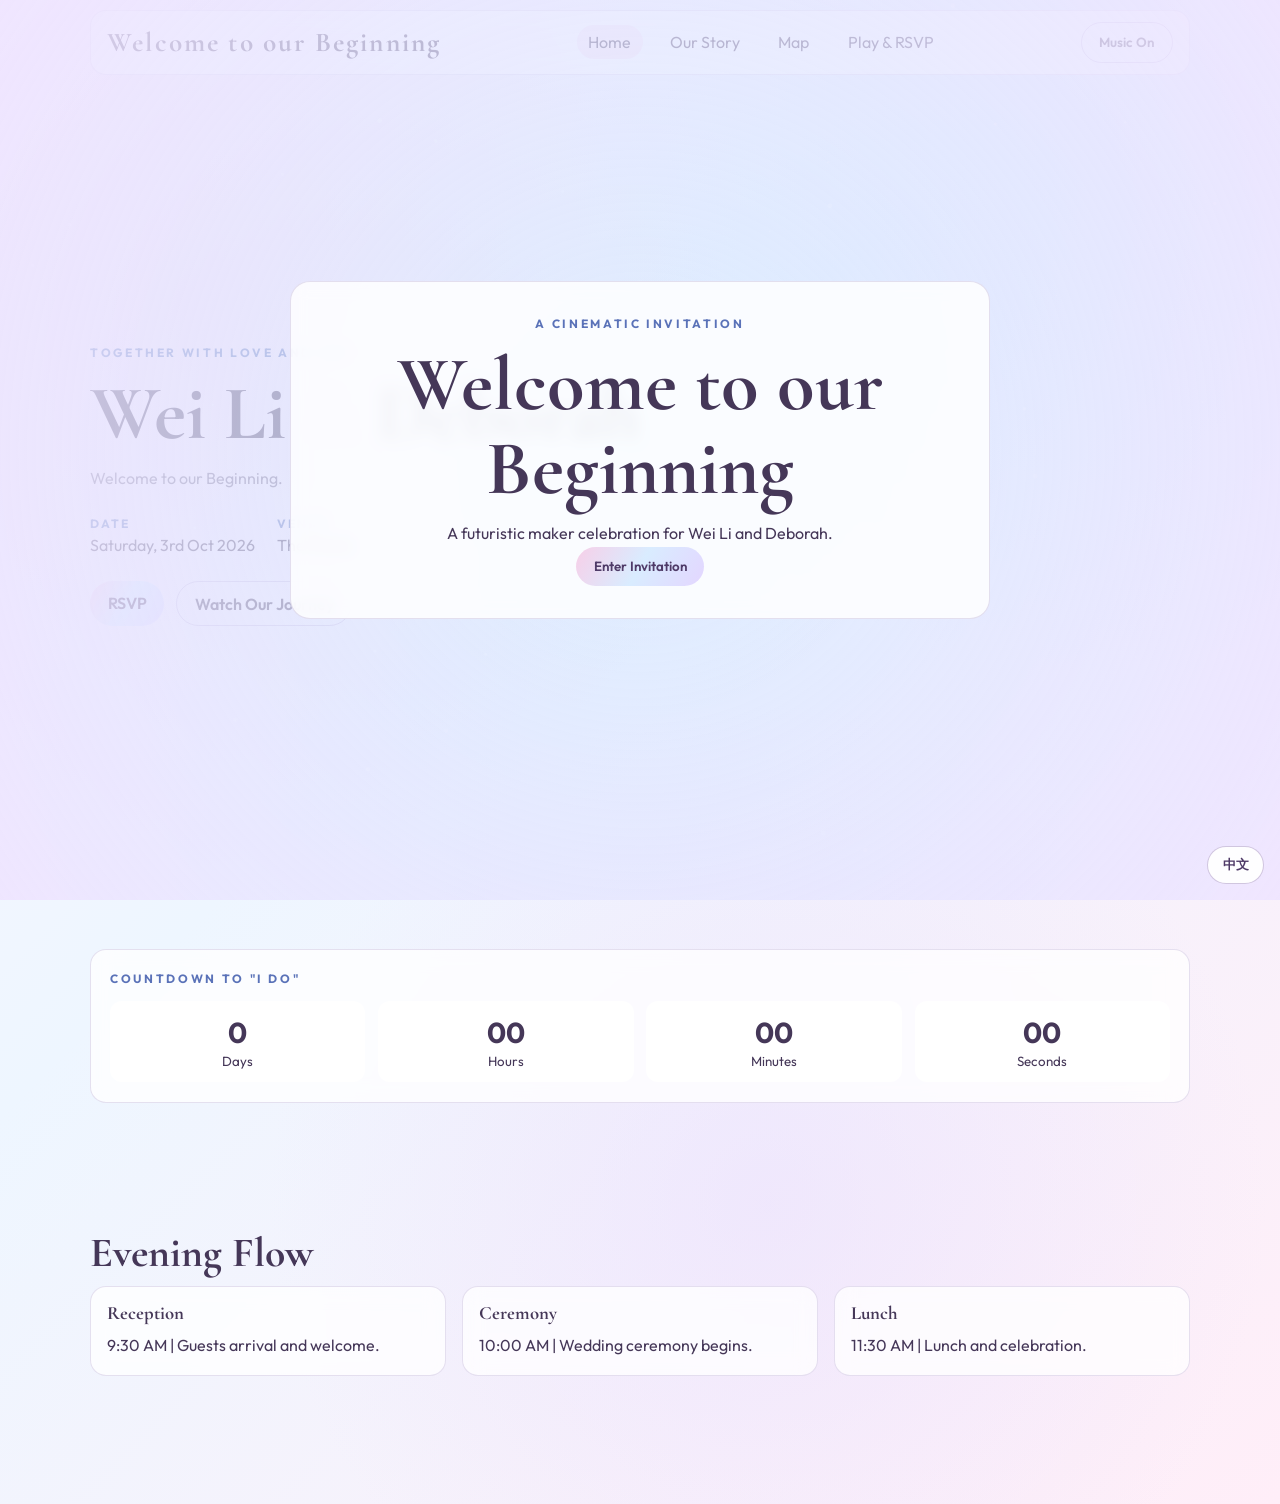
==== index.html @ bb2b9ead "Add files via upload" ====
<!DOCTYPE html>
<html lang="en">
<head>
  <meta charset="UTF-8" />
  <meta name="viewport" content="width=device-width, initial-scale=1.0" />
  <title>Wei Li & Deborah | Wedding Invitation</title>
  <link rel="preconnect" href="https://fonts.googleapis.com" />
  <link rel="preconnect" href="https://fonts.gstatic.com" crossorigin />
  <link href="https://fonts.googleapis.com/css2?family=Cormorant+Garamond:wght@400;600;700&family=Outfit:wght@300;400;600;700&display=swap" rel="stylesheet" />
  <link rel="stylesheet" href="styles.css" />
</head>
<body data-page="home">
  <div id="intro-overlay" class="intro-overlay">
    <div class="intro-card">
      <p class="eyebrow" data-i18n="introEyebrow">A Cinematic Invitation</p>
      <h1 data-i18n="welcomeLine">Welcome to our Beginning</h1>
      <p class="muted" data-i18n="introSubtitle">A futuristic maker celebration for Wei Li and Deborah.</p>
      <button id="enter-site" class="btn btn-primary" data-i18n="enterInvitation">Enter Invitation</button>
    </div>
  </div>

  <canvas id="bg-canvas" aria-hidden="true"></canvas>

  <header class="site-header glass">
    <a class="logo" href="index.html" data-i18n="welcomeLine">Welcome to our Beginning</a>
    <nav>
      <a href="index.html" class="active" data-i18n="navHome">Home</a>
      <a href="story.html" data-i18n="navStory">Our Story</a>
      <a href="map.html" data-i18n="navMap">Map</a>
      <a href="play.html" data-i18n="navPlay">Play & RSVP</a>
    </nav>
    <button id="music-toggle" class="btn btn-outline" aria-pressed="false">Music On</button>
  </header>

  <main>
    <section class="hero section parallax-wrap">
      <div class="hero-content reveal">
        <p class="eyebrow" data-i18n="homeTogether">Together with love and joy</p>
        <h1>
          <span data-bind="name1">Wei Li</span>
          <span class="amp">&</span>
          <span data-bind="name2">Deborah</span>
        </h1>
        <p class="lede" data-i18n="welcomeLinePunctuated">Welcome to our Beginning.</p>
        <div class="hero-meta">
          <div>
            <p class="meta-title" data-i18n="dateLabel">Date</p>
            <p data-bind="date">Saturday, 3rd Oct 2026</p>
          </div>
          <div>
            <p class="meta-title" data-i18n="venueLabel">Venue</p>
            <p data-bind="venue">The Petals</p>
          </div>
        </div>
        <div class="cta-row">
          <a class="btn btn-primary" href="play.html#rsvp" data-i18n="rsvp">RSVP</a>
          <a class="btn btn-outline" href="story.html" data-i18n="watchJourney">Watch Our Journey</a>
        </div>
      </div>
      <div class="hero-art reveal"></div>
    </section>

    <section class="section reveal">
      <div class="countdown-wrap glass">
        <p class="eyebrow" data-i18n="countdownEyebrow">Countdown to "I do"</p>
        <div id="countdown" class="countdown">
          <div><span id="days">0</span><small data-i18n="days">Days</small></div>
          <div><span id="hours">0</span><small data-i18n="hours">Hours</small></div>
          <div><span id="minutes">0</span><small data-i18n="minutes">Minutes</small></div>
          <div><span id="seconds">0</span><small data-i18n="seconds">Seconds</small></div>
        </div>
      </div>
    </section>

    <section class="section reveal">
      <h2 data-i18n="eveningFlow">Evening Flow</h2>
      <div class="event-grid">
        <article class="glass">
          <h3 data-i18n="scheduleReception">Reception</h3>
          <p data-i18n="scheduleReceptionDetail">9:30 AM | Guests arrival and welcome.</p>
        </article>
        <article class="glass">
          <h3 data-i18n="scheduleCeremony">Ceremony</h3>
          <p data-i18n="scheduleCeremonyDetail">10:00 AM | Wedding ceremony begins.</p>
        </article>
        <article class="glass">
          <h3 data-i18n="scheduleLunch">Lunch</h3>
          <p data-i18n="scheduleLunchDetail">11:30 AM | Lunch and celebration.</p>
        </article>
      </div>
    </section>
  </main>

  <audio id="bg-music" loop preload="none">
    <source src="assets/music/song.mp3" type="audio/mpeg" />
  </audio>

  <button id="lang-toggle" class="lang-toggle-btn" type="button">中文</button>

  <script src="app.js"></script>
</body>
</html>
---- styles.css ----
:root {
  --bg-1: #fdf6ff;
  --bg-2: #eef6ff;
  --bg-3: #ffeef8;
  --surface: rgba(255, 255, 255, 0.78);
  --surface-strong: rgba(255, 255, 255, 0.9);
  --text: #453758;
  --muted: #6f6380;
  --accent: #f7cfe8;
  --accent-2: #5a72b8;
  --danger: #f6a5bf;
}

* {
  box-sizing: border-box;
}

html,
body {
  margin: 0;
  padding: 0;
  min-height: 100%;
}

body {
  font-family: "Outfit", "Segoe UI", sans-serif;
  color: var(--text);
  background:
    radial-gradient(circle at 15% 20%, rgba(247, 207, 232, 0.42), transparent 35%),
    radial-gradient(circle at 85% 10%, rgba(205, 232, 255, 0.45), transparent 30%),
    radial-gradient(circle at 60% 80%, rgba(227, 214, 255, 0.38), transparent 35%),
    linear-gradient(135deg, var(--bg-1), var(--bg-2) 40%, var(--bg-3));
  overflow-x: hidden;
}

h1,
h2,
h3 {
  font-family: "Cormorant Garamond", Georgia, serif;
  margin: 0 0 0.6rem;
  line-height: 1.1;
}

h1 {
  font-size: clamp(2.2rem, 6vw, 5rem);
}

h2 {
  font-size: clamp(1.6rem, 4vw, 2.6rem);
}

p {
  margin: 0;
  line-height: 1.6;
}

a {
  color: inherit;
  text-decoration: none;
}

#bg-canvas {
  position: fixed;
  inset: 0;
  width: 100%;
  height: 100%;
  z-index: -2;
}

.intro-overlay {
  position: fixed;
  inset: 0;
  display: grid;
  place-items: center;
  background: radial-gradient(circle at center, rgba(205, 232, 255, 0.55), rgba(238, 228, 255, 0.9));
  z-index: 20;
  transition: opacity 0.6s ease;
}

.intro-overlay.hidden {
  opacity: 0;
  pointer-events: none;
}

.intro-card {
  text-align: center;
  max-width: 700px;
  margin: 1rem;
  padding: 2rem;
  border: 1px solid rgba(132, 108, 169, 0.2);
  background: rgba(255, 255, 255, 0.84);
  backdrop-filter: blur(8px);
  border-radius: 20px;
  animation: floatIn 1.4s ease;
}

@keyframes floatIn {
  from {
    opacity: 0;
    transform: translateY(18px) scale(0.98);
  }
  to {
    opacity: 1;
    transform: translateY(0) scale(1);
  }
}

.site-header {
  position: sticky;
  top: 0.6rem;
  z-index: 10;
  width: min(1100px, calc(100% - 1.2rem));
  margin: 0.6rem auto;
  padding: 0.7rem 1rem;
  display: flex;
  align-items: center;
  justify-content: space-between;
  gap: 1rem;
}

.logo {
  font-family: "Cormorant Garamond", serif;
  font-size: 1.7rem;
  font-weight: 700;
  letter-spacing: 0.08em;
}

nav {
  display: flex;
  gap: 1rem;
  flex-wrap: wrap;
}

nav a {
  padding: 0.45rem 0.7rem;
  border-radius: 999px;
  transition: background-color 0.3s ease;
}

nav a.active,
nav a:hover {
  background: rgba(247, 207, 232, 0.42);
}

main {
  width: min(1100px, calc(100% - 2rem));
  margin: 0 auto;
  padding-bottom: 4rem;
}

.section {
  padding: clamp(1.8rem, 6vw, 4rem) 0;
}

.hero {
  display: grid;
  grid-template-columns: 1.1fr 0.9fr;
  gap: 2rem;
  align-items: center;
  min-height: calc(100vh - 100px);
}

.amp {
  color: var(--accent);
}

.eyebrow {
  text-transform: uppercase;
  letter-spacing: 0.22em;
  font-size: 0.75rem;
  color: var(--accent-2);
  font-weight: 700;
  margin-bottom: 0.6rem;
}

.lede {
  max-width: 60ch;
  color: var(--muted);
  margin-bottom: 1.4rem;
}

.hero-meta {
  display: flex;
  gap: 1.4rem;
  flex-wrap: wrap;
  margin-bottom: 1.4rem;
}

.meta-title {
  font-size: 0.75rem;
  text-transform: uppercase;
  letter-spacing: 0.16em;
  color: var(--accent-2);
  font-weight: 700;
}

.hero-art {
  display: grid;
  gap: 1.2rem;
}

.slogan-card {
  max-width: 460px;
}

.tilt-card {
  border-radius: 16px;
  padding: 1rem;
  transform-style: preserve-3d;
  transition: transform 0.2s ease;
}

.card-print {
  background: linear-gradient(155deg, rgba(247, 207, 232, 0.56), rgba(227, 214, 255, 0.5));
  border: 1px solid rgba(220, 176, 216, 0.55);
}

.card-crochet {
  background: linear-gradient(155deg, rgba(205, 232, 255, 0.58), rgba(227, 214, 255, 0.48));
  border: 1px solid rgba(167, 206, 240, 0.6);
}

.glass {
  background: var(--surface);
  border: 1px solid rgba(167, 148, 199, 0.28);
  backdrop-filter: blur(10px);
  border-radius: 16px;
}

.btn {
  border: 0;
  border-radius: 999px;
  padding: 0.72rem 1.1rem;
  cursor: pointer;
  font-family: inherit;
  font-weight: 600;
  transition: transform 0.2s ease, background-color 0.2s ease;
}

.btn:hover {
  transform: translateY(-1px);
}

.btn-primary {
  color: #4f3b68;
  background: linear-gradient(120deg, var(--accent), #d9ecff, #e3d6ff);
}

.btn-outline {
  color: var(--text);
  background: transparent;
  border: 1px solid rgba(151, 129, 184, 0.4);
}

.cta-row {
  display: flex;
  gap: 0.75rem;
  flex-wrap: wrap;
}

.countdown-wrap {
  padding: 1.2rem;
}

.countdown {
  display: grid;
  grid-template-columns: repeat(4, minmax(80px, 1fr));
  gap: 0.8rem;
  margin-top: 0.8rem;
}

.countdown div {
  background: var(--surface-strong);
  border-radius: 12px;
  padding: 0.8rem;
  text-align: center;
}

.countdown span {
  display: block;
  font-size: 1.8rem;
  font-weight: 700;
}

.event-grid,
.game-grid,
.palette-grid {
  display: grid;
  gap: 1rem;
}

.event-grid {
  grid-template-columns: repeat(3, minmax(0, 1fr));
}

.event-grid article {
  padding: 1rem;
}

.timeline {
  display: grid;
  grid-template-columns: repeat(2, minmax(0, 1fr));
  gap: 1rem;
}

.timeline-item {
  padding: 1rem;
}

.schedule-timeline {
  position: relative;
  margin: 0;
  padding: 0.4rem 0 0.4rem 1.2rem;
  display: grid;
  gap: 1rem;
}

.schedule-timeline::before {
  content: "";
  position: absolute;
  left: 0.28rem;
  top: 0.5rem;
  bottom: 0.5rem;
  width: 2px;
  background: linear-gradient(180deg, #f7cfe8, #cde8ff, #e3d6ff);
}

.timeline-node {
  position: relative;
  padding-left: 0.8rem;
}

.timeline-node::before {
  content: "";
  position: absolute;
  left: -1rem;
  top: 0.42rem;
  width: 10px;
  height: 10px;
  border-radius: 50%;
  background: #b793d6;
  box-shadow: 0 0 0 3px rgba(183, 147, 214, 0.18);
}

.timeline-time {
  font-weight: 700;
  color: #5c4b7a;
}

.palette-grid {
  grid-template-columns: repeat(3, minmax(0, 1fr));
}

.swatch {
  border-radius: 12px;
  min-height: 120px;
  display: grid;
  align-items: end;
  padding: 0.8rem;
  color: #4a3a61;
  font-weight: 700;
  background: var(--swatch);
}

.game-grid {
  grid-template-columns: 1fr;
}

.game-panel {
  padding: 1rem;
}

.game-status {
  margin: 0.5rem 0 0.8rem;
  color: var(--accent-2);
}

.game-gate-status {
  margin: 0 0 0.8rem;
  color: var(--muted);
}

.memory-grid {
  display: grid;
  grid-template-columns: repeat(4, minmax(52px, 1fr));
  gap: 0.5rem;
  margin-bottom: 0.8rem;
}

.memory-card {
  aspect-ratio: 1;
  border-radius: 10px;
  border: 1px solid rgba(255, 255, 255, 0.2);
  background: rgba(255, 255, 255, 0.72);
  display: grid;
  place-items: center;
  cursor: pointer;
  overflow: hidden;
  padding: 0;
  position: relative;
}

.memory-card.open,
.memory-card.matched {
  background: rgba(227, 214, 255, 0.55);
}

.card-back {
  font-size: 1.8rem;
  line-height: 1;
  transition: opacity 0.2s ease;
}

.memory-image {
  position: absolute;
  inset: 0;
  width: 100%;
  height: 100%;
  object-fit: cover;
  opacity: 0;
  transition: opacity 0.2s ease;
}

.memory-card.open .memory-image,
.memory-card.matched .memory-image {
  opacity: 1;
}

.memory-card.open .card-back,
.memory-card.matched .card-back {
  opacity: 0;
}

.rsvp-card {
  padding: 1.2rem;
  max-width: 620px;
}

.rsvp-form {
  display: grid;
  gap: 0.8rem;
}

.rsvp-form label {
  display: grid;
  gap: 0.4rem;
}

.rsvp-form input,
.rsvp-form select,
.rsvp-form textarea {
  width: 100%;
  padding: 0.65rem 0.75rem;
  border-radius: 10px;
  border: 1px solid rgba(151, 129, 184, 0.35);
  background: rgba(255, 255, 255, 0.9);
  color: var(--text);
  font: inherit;
}

.rsvp-result {
  min-height: 1.5rem;
  margin-top: 0.7rem;
  color: var(--accent-2);
}

.hidden {
  display: none;
}

.map-wrap {
  padding: 1rem;
  display: grid;
  gap: 0.8rem;
}

.map-frame {
  width: 100%;
  height: 320px;
  border: 0;
  border-radius: 12px;
}

.lang-toggle-btn {
  position: fixed;
  right: 1rem;
  bottom: 1rem;
  z-index: 30;
  border: 1px solid rgba(151, 129, 184, 0.45);
  background: rgba(255, 255, 255, 0.94);
  color: #4f3b68;
  border-radius: 999px;
  padding: 0.55rem 0.9rem;
  font-weight: 700;
  cursor: pointer;
}

.reveal {
  opacity: 0;
  transform: translateY(20px);
  transition: opacity 0.6s ease, transform 0.6s ease;
}

.reveal.show {
  opacity: 1;
  transform: translateY(0);
}

@media (max-width: 860px) {
  .hero,
  .timeline,
  .event-grid,
  .game-grid,
  .palette-grid {
    grid-template-columns: 1fr;
  }

  .site-header {
    position: static;
  }

  .countdown {
    grid-template-columns: repeat(2, minmax(80px, 1fr));
  }
}
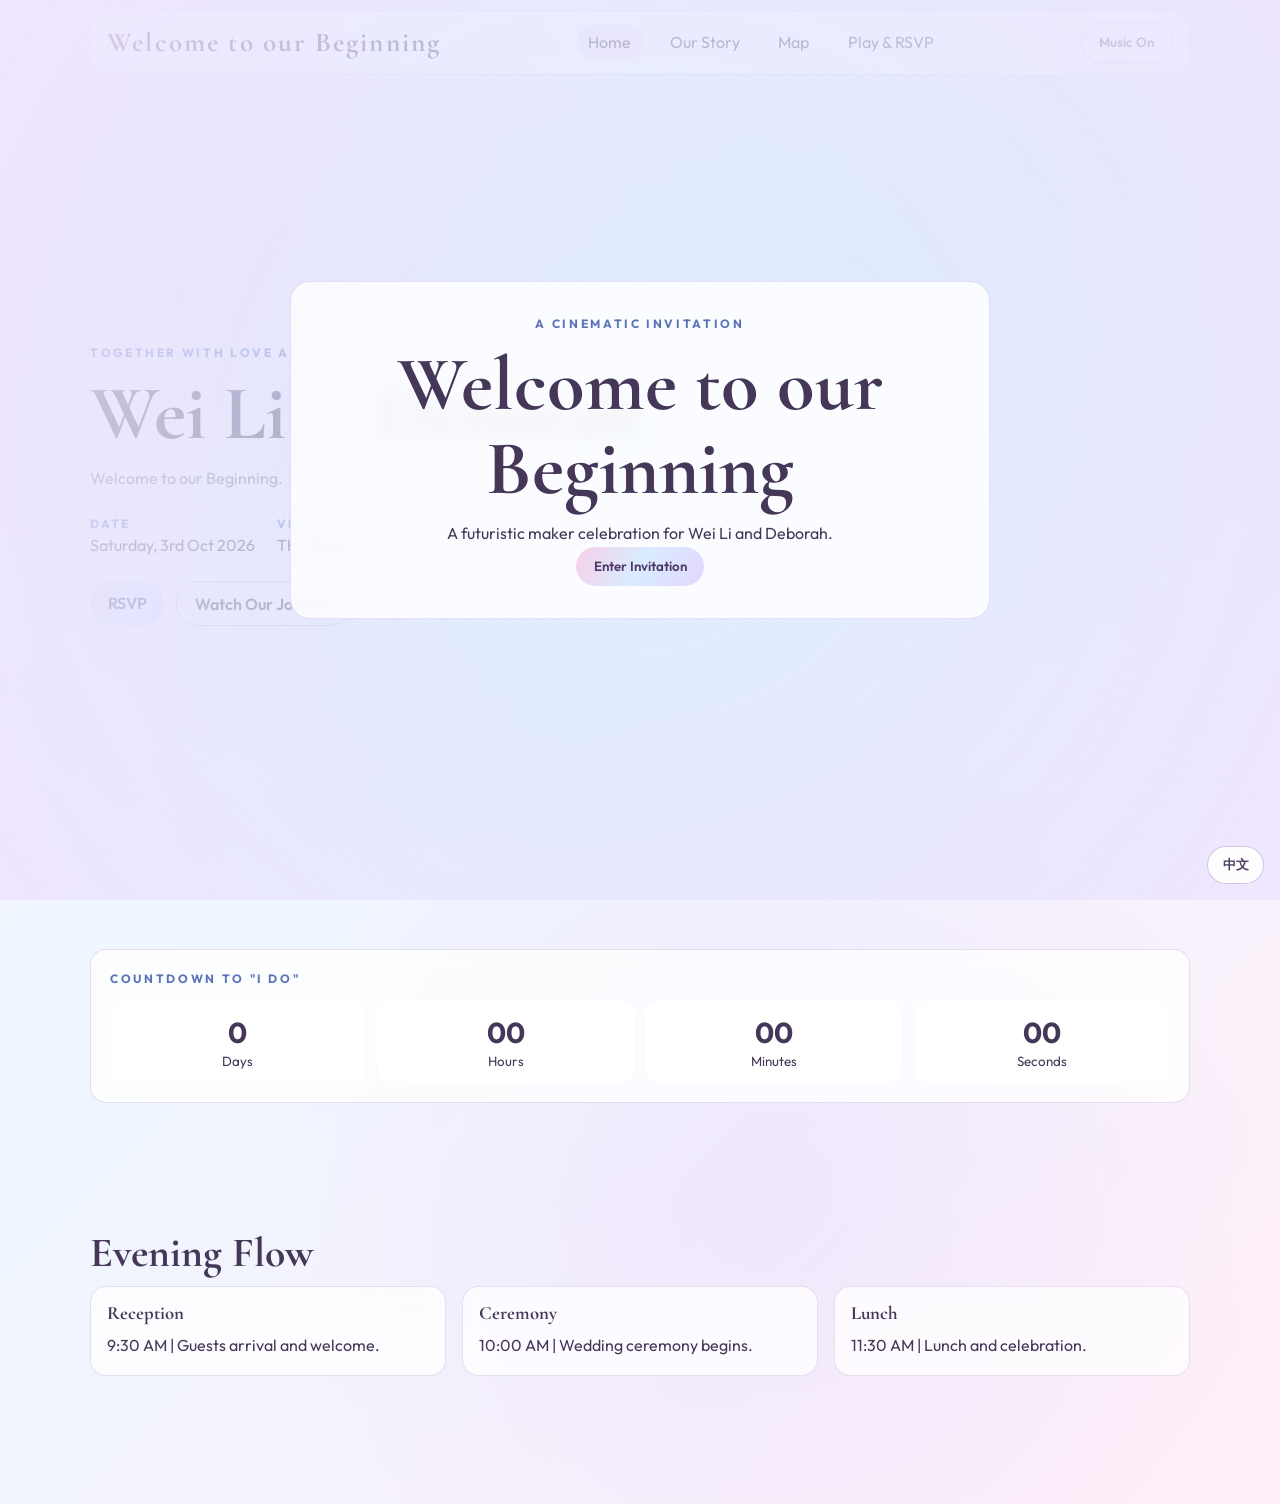
==== commit bd580a3d: "testing" ====
--- a/index.html
+++ b/index.html
@@ -9,6 +9,7 @@
   <link href="https://fonts.googleapis.com/css2?family=Cormorant+Garamond:wght@400;600;700&family=Outfit:wght@300;400;600;700&display=swap" rel="stylesheet" />
   <link rel="stylesheet" href="styles.css" />
 </head>
+
 <body data-page="home">
   <div id="intro-overlay" class="intro-overlay">
     <div class="intro-card">
--- a/styles.css
+++ b/styles.css
@@ -351,6 +351,88 @@
   grid-template-columns: repeat(3, minmax(0, 1fr));
 }
 
+.attire-card {
+  background: rgba(255, 255, 255, 0.92);
+  border: 1px solid rgba(151, 129, 184, 0.2);
+  border-radius: 18px;
+  padding: clamp(1.2rem, 3vw, 2rem);
+  max-width: 760px;
+  margin: 0 auto;
+  box-shadow: 0 14px 34px rgba(130, 108, 164, 0.15);
+  color: #3e3152;
+}
+
+.attire-code {
+  text-transform: uppercase;
+  letter-spacing: 0.12em;
+  font-size: 0.78rem;
+  margin-bottom: 0.75rem;
+}
+
+.attire-title {
+  display: flex;
+  align-items: baseline;
+  gap: 0.7rem;
+  margin-bottom: 0.75rem;
+}
+
+.attire-title em {
+  font-family: "Great Vibes", cursive;
+  font-style: normal;
+  font-weight: 400;
+  font-size: clamp(2.2rem, 5vw, 3.2rem);
+  line-height: 0.9;
+  margin-left: 0.2rem;
+}
+
+.attire-note {
+  max-width: 56ch;
+  color: #5d4f73;
+  margin-bottom: 1rem;
+}
+
+.attire-dots {
+  display: flex;
+  gap: 1rem;
+  margin-bottom: 0.9rem;
+}
+
+.attire-dot {
+  width: 52px;
+  height: 52px;
+  border-radius: 50%;
+  background: var(--dot);
+  border: 2px solid rgba(119, 96, 156, 0.2);
+  box-shadow: inset 0 0 0 4px rgba(255, 255, 255, 0.45);
+}
+
+.attire-thanks {
+  font-style: italic;
+  color: #625078;
+}
+
+.yarn-palette {
+  gap: 1.4rem;
+}
+
+.yarn-item {
+  display: grid;
+  justify-items: center;
+  gap: 0.65rem;
+  text-align: center;
+  color: #4a3a61;
+  font-weight: 700;
+}
+
+.yarn-ball {
+  width: 120px;
+  height: 120px;
+  border-radius: 50%;
+  background: radial-gradient(circle at 30% 30%, rgba(255, 255, 255, 0.78), var(--swatch) 68%);
+  border: 2px solid rgba(151, 129, 184, 0.25);
+  box-shadow: 0 10px 24px rgba(120, 96, 160, 0.2);
+}
+
 .swatch {
   border-radius: 12px;
   min-height: 120px;
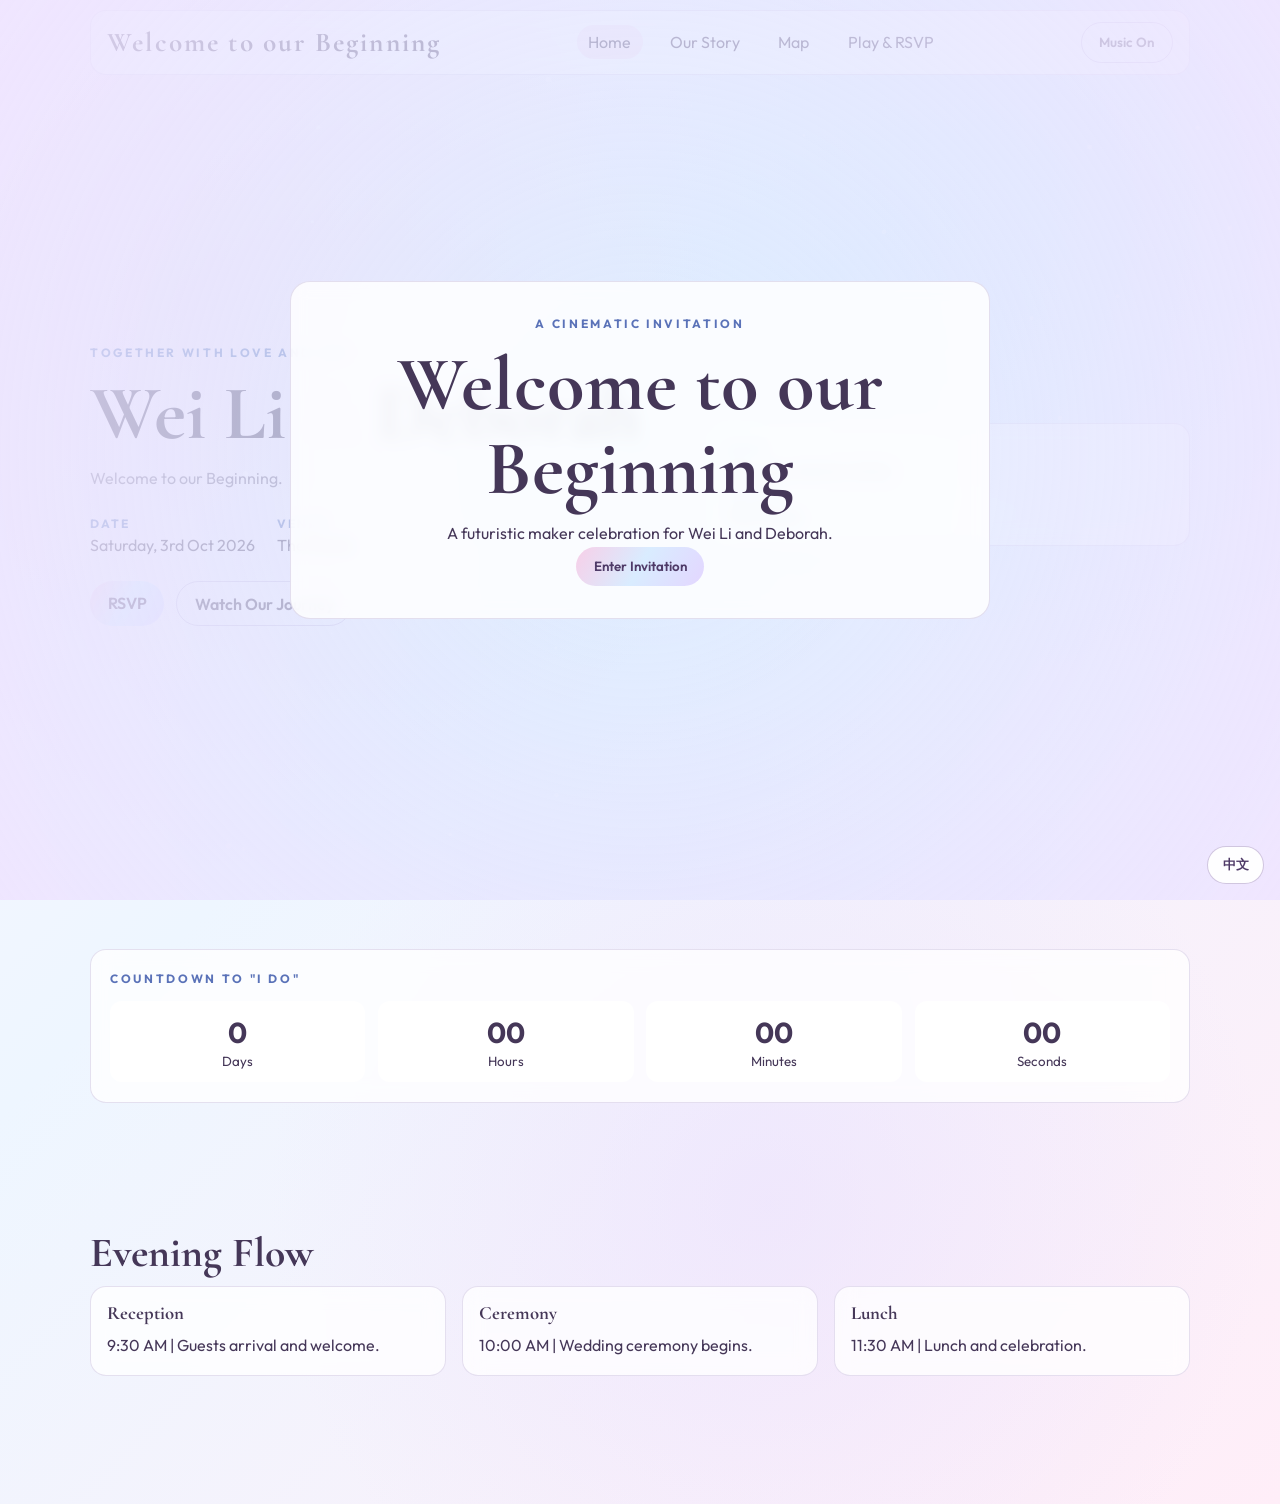
==== commit 24017b91: "Update and fix small bug" ====
--- a/index.html
+++ b/index.html
@@ -58,7 +58,14 @@
           <a class="btn btn-outline" href="story.html" data-i18n="watchJourney">Watch Our Journey</a>
         </div>
       </div>
-      <div class="hero-art reveal"></div>
+      <div class="hero-art reveal">
+        <article class="glass tilt-card card-crochet">
+          <p class="meta-title" data-i18n="dateLabel">Date</p>
+          <p data-bind="date">Saturday, 3rd Oct 2026</p>
+          <p class="meta-title" data-i18n="venueLabel">Venue</p>
+          <p data-bind="venue">The Petals</p>
+        </article>
+      </div>
     </section>
 
     <section class="section reveal">
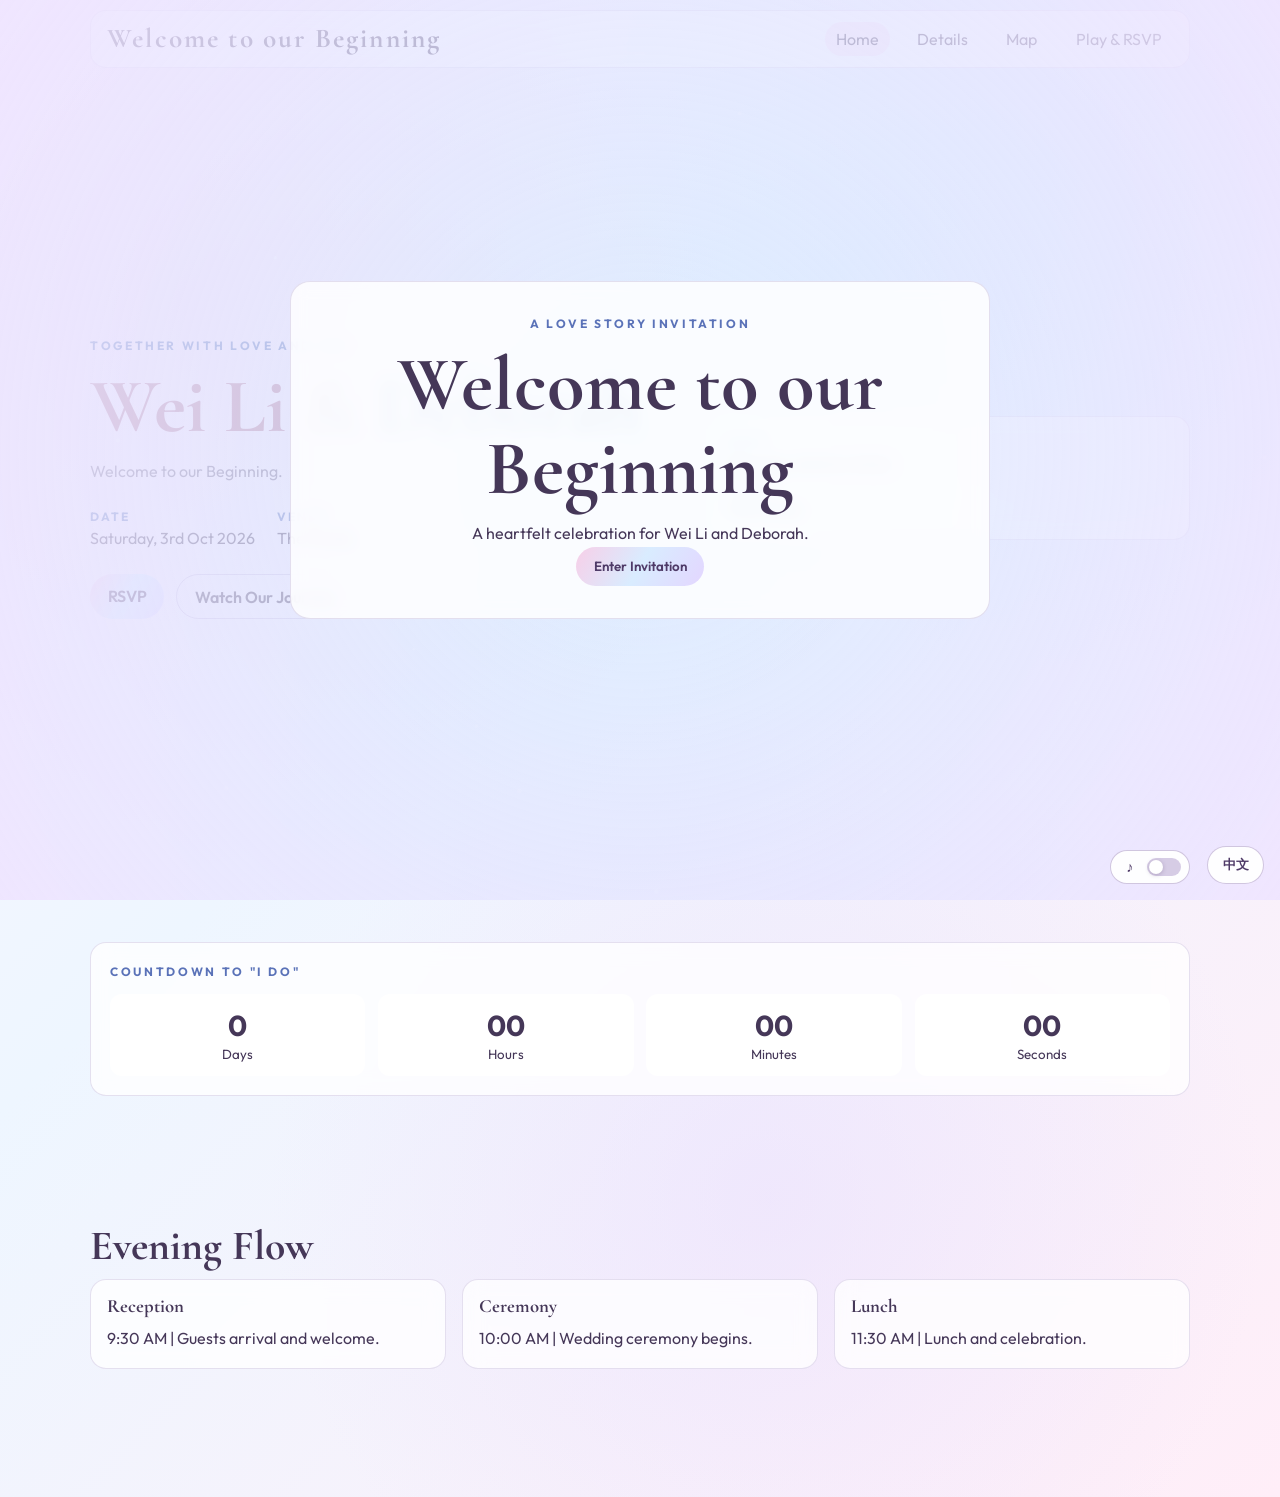
==== commit b92babe3: "Update fix Signed-off-by: weili-07 <liewwei.li07@gmail.com>" ====
--- a/index.html
+++ b/index.html
@@ -30,7 +30,6 @@
       <a href="map.html" data-i18n="navMap">Map</a>
       <a href="play.html" data-i18n="navPlay">Play & RSVP</a>
     </nav>
-    <button id="music-toggle" class="btn btn-outline" aria-pressed="false">Music On</button>
   </header>
 
   <main>
@@ -103,6 +102,12 @@
     <source src="assets/music/song.mp3" type="audio/mpeg" />
   </audio>
 
+  <label class="music-toggle" for="music-toggle" aria-label="Music toggle" title="Music On">
+    <span class="music-icon" aria-hidden="true">♪</span>
+    <input id="music-toggle" type="checkbox" role="switch" />
+    <span class="music-slider" aria-hidden="true"></span>
+  </label>
+
   <button id="lang-toggle" class="lang-toggle-btn" type="button">中文</button>
 
   <script src="app.js"></script>
--- a/styles.css
+++ b/styles.css
@@ -1,4 +1,9 @@
 :root {
+  --pale-slate: #D8C9CE;
+  --soft-linen: #EFEFE4;
+  --petal-frost: #EBD2D9;
+  --pale-sky: #C9DFED;
+  --soft-blush: #F1DBD5;
   --bg-1: #fdf6ff;
   --bg-2: #eef6ff;
   --bg-3: #ffeef8;
@@ -161,7 +166,18 @@
 }
 
 .amp {
-  color: var(--accent);
+  background: linear-gradient(120deg, #c88ea8, #8ea8cf);
+  -webkit-background-clip: text;
+  background-clip: text;
+  color: transparent;
+}
+
+.hero h1 [data-bind="name1"] {
+  color: #b67995;
+}
+
+.hero h1 [data-bind="name2"] {
+  color: #6d8dbd;
 }
 
 .eyebrow {
@@ -577,6 +593,92 @@
   cursor: pointer;
 }
 
+.music-toggle {
+  position: fixed;
+  right: 5.6rem;
+  bottom: 1rem;
+  z-index: 30;
+  display: inline-flex;
+  align-items: center;
+  gap: 0.45rem;
+  padding: 0.45rem 0.55rem;
+  border-radius: 999px;
+  border: 1px solid rgba(151, 129, 184, 0.45);
+  background: rgba(255, 255, 255, 0.94);
+  cursor: pointer;
+}
+
+.music-icon {
+  width: 1.2rem;
+  text-align: center;
+  color: #4f3b68;
+  font-size: 0.9rem;
+  line-height: 1;
+}
+
+.music-toggle input {
+  position: absolute;
+  opacity: 0;
+  pointer-events: none;
+}
+
+.music-slider {
+  position: relative;
+  width: 34px;
+  height: 18px;
+  border-radius: 999px;
+  background: rgba(180, 162, 208, 0.55);
+  transition: background-color 0.2s ease;
+}
+
+.music-slider::after {
+  content: "";
+  position: absolute;
+  left: 2px;
+  top: 2px;
+  width: 14px;
+  height: 14px;
+  border-radius: 50%;
+  background: #fff;
+  box-shadow: 0 1px 4px rgba(79, 59, 104, 0.28);
+  transition: transform 0.2s ease;
+}
+
+.music-toggle input:checked + .music-slider {
+  background: rgba(109, 141, 189, 0.8);
+}
+
+.music-toggle input:checked + .music-slider::after {
+  transform: translateX(16px);
+}
+
+.win-modal {
+  position: fixed;
+  inset: 0;
+  z-index: 40;
+  background: rgba(37, 29, 49, 0.45);
+  display: grid;
+  place-items: center;
+  padding: 1rem;
+}
+
+.win-modal-card {
+  width: min(420px, 100%);
+  background: rgba(255, 255, 255, 0.96);
+  border: 1px solid rgba(151, 129, 184, 0.35);
+  border-radius: 16px;
+  padding: 1.1rem;
+  box-shadow: 0 14px 32px rgba(79, 59, 104, 0.22);
+}
+
+.win-modal-card h3 {
+  margin-bottom: 0.45rem;
+}
+
+.win-modal-card p {
+  margin-bottom: 0.85rem;
+}
+
 .reveal {
   opacity: 0;
   transform: translateY(20px);
@@ -599,9 +701,54 @@
 
   .site-header {
     position: static;
+    width: calc(100% - 1rem);
+    margin: 0.5rem auto;
+    flex-direction: column;
+    align-items: stretch;
+    gap: 0.7rem;
+  }
+
+  .logo {
+    text-align: center;
+    font-size: 1.45rem;
+  }
+
+  nav {
+    justify-content: center;
+    gap: 0.55rem;
+  }
+
+  nav a {
+    padding: 0.38rem 0.6rem;
+    font-size: 0.95rem;
+  }
+
+  .hero {
+    min-height: auto;
+    gap: 1.3rem;
+  }
+
+  .section {
+    padding: 1.4rem 0;
   }
 
   .countdown {
     grid-template-columns: repeat(2, minmax(80px, 1fr));
   }
-}
+
+  .memory-grid {
+    grid-template-columns: repeat(4, minmax(64px, 1fr));
+  }
+
+  .music-toggle {
+    right: 4.9rem;
+    bottom: 0.85rem;
+    padding: 0.4rem 0.5rem;
+  }
+
+  .lang-toggle-btn {
+    right: 0.7rem;
+    bottom: 0.85rem;
+    padding: 0.5rem 0.75rem;
+  }
+}
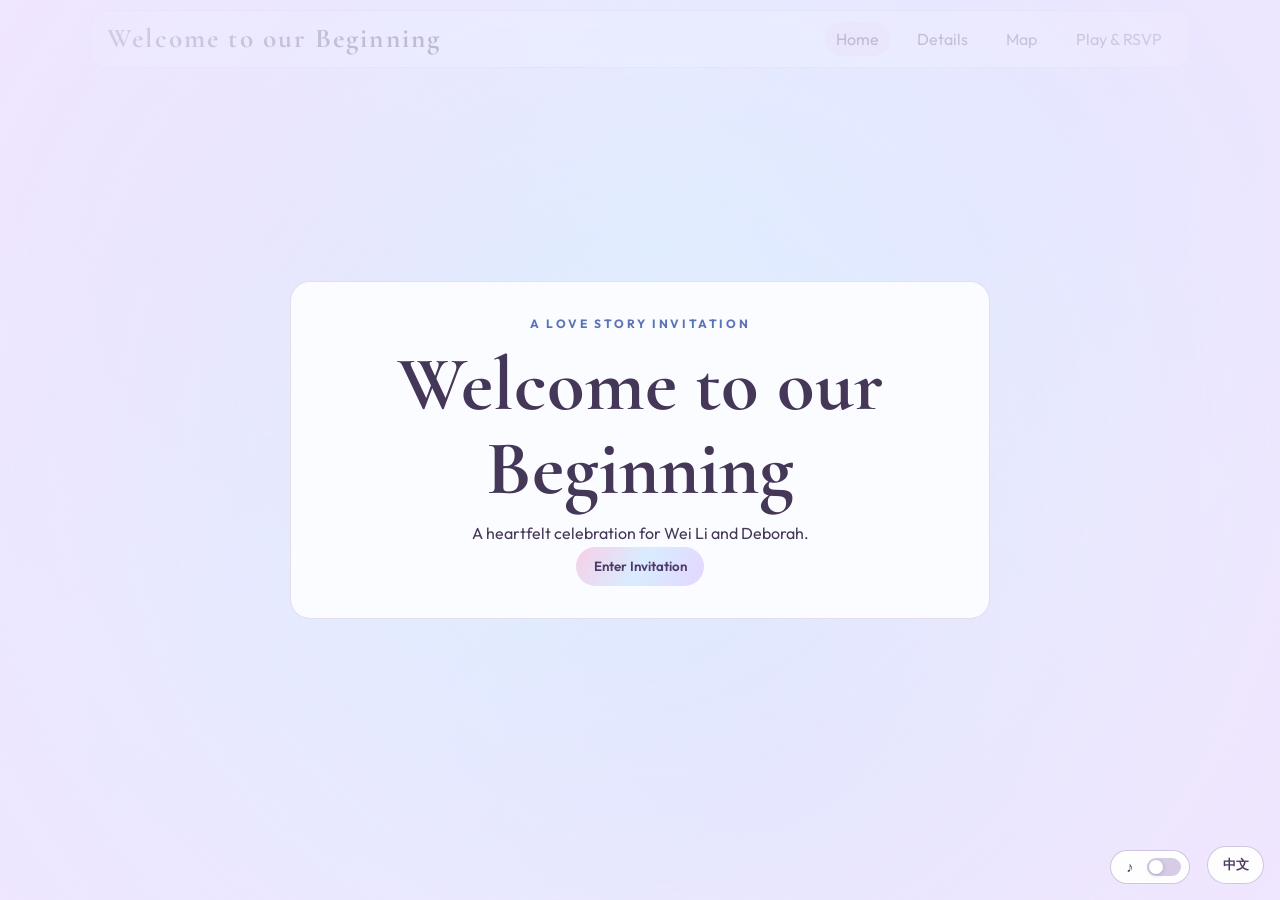
==== commit 6a982c29: "Update" ====
--- a/index.html
+++ b/index.html
@@ -23,80 +23,16 @@
   <canvas id="bg-canvas" aria-hidden="true"></canvas>
 
   <header class="site-header glass">
-    <a class="logo" href="index.html" data-i18n="welcomeLine">Welcome to our Beginning</a>
+    <a class="logo" href="#home" data-i18n="welcomeLine">Welcome to our Beginning</a>
     <nav>
-      <a href="index.html" class="active" data-i18n="navHome">Home</a>
-      <a href="story.html" data-i18n="navStory">Our Story</a>
-      <a href="map.html" data-i18n="navMap">Map</a>
-      <a href="play.html" data-i18n="navPlay">Play & RSVP</a>
+      <a href="#home" class="active" data-i18n="navHome">Home</a>
+      <a href="#story" data-i18n="navStory">Details</a>
+      <a href="#map" data-i18n="navMap">Map</a>
+      <a href="#play" data-i18n="navPlay">Play & RSVP</a>
     </nav>
   </header>
 
-  <main>
-    <section class="hero section parallax-wrap">
-      <div class="hero-content reveal">
-        <p class="eyebrow" data-i18n="homeTogether">Together with love and joy</p>
-        <h1>
-          <span data-bind="name1">Wei Li</span>
-          <span class="amp">&</span>
-          <span data-bind="name2">Deborah</span>
-        </h1>
-        <p class="lede" data-i18n="welcomeLinePunctuated">Welcome to our Beginning.</p>
-        <div class="hero-meta">
-          <div>
-            <p class="meta-title" data-i18n="dateLabel">Date</p>
-            <p data-bind="date">Saturday, 3rd Oct 2026</p>
-          </div>
-          <div>
-            <p class="meta-title" data-i18n="venueLabel">Venue</p>
-            <p data-bind="venue">The Petals</p>
-          </div>
-        </div>
-        <div class="cta-row">
-          <a class="btn btn-primary" href="play.html#rsvp" data-i18n="rsvp">RSVP</a>
-          <a class="btn btn-outline" href="story.html" data-i18n="watchJourney">Watch Our Journey</a>
-        </div>
-      </div>
-      <div class="hero-art reveal">
-        <article class="glass tilt-card card-crochet">
-          <p class="meta-title" data-i18n="dateLabel">Date</p>
-          <p data-bind="date">Saturday, 3rd Oct 2026</p>
-          <p class="meta-title" data-i18n="venueLabel">Venue</p>
-          <p data-bind="venue">The Petals</p>
-        </article>
-      </div>
-    </section>
-
-    <section class="section reveal">
-      <div class="countdown-wrap glass">
-        <p class="eyebrow" data-i18n="countdownEyebrow">Countdown to "I do"</p>
-        <div id="countdown" class="countdown">
-          <div><span id="days">0</span><small data-i18n="days">Days</small></div>
-          <div><span id="hours">0</span><small data-i18n="hours">Hours</small></div>
-          <div><span id="minutes">0</span><small data-i18n="minutes">Minutes</small></div>
-          <div><span id="seconds">0</span><small data-i18n="seconds">Seconds</small></div>
-        </div>
-      </div>
-    </section>
-
-    <section class="section reveal">
-      <h2 data-i18n="eveningFlow">Evening Flow</h2>
-      <div class="event-grid">
-        <article class="glass">
-          <h3 data-i18n="scheduleReception">Reception</h3>
-          <p data-i18n="scheduleReceptionDetail">9:30 AM | Guests arrival and welcome.</p>
-        </article>
-        <article class="glass">
-          <h3 data-i18n="scheduleCeremony">Ceremony</h3>
-          <p data-i18n="scheduleCeremonyDetail">10:00 AM | Wedding ceremony begins.</p>
-        </article>
-        <article class="glass">
-          <h3 data-i18n="scheduleLunch">Lunch</h3>
-          <p data-i18n="scheduleLunchDetail">11:30 AM | Lunch and celebration.</p>
-        </article>
-      </div>
-    </section>
-  </main>
+  <main id="app-main"></main>
 
   <audio id="bg-music" loop preload="none">
     <source src="assets/music/song.mp3" type="audio/mpeg" />
@@ -111,5 +47,7 @@
   <button id="lang-toggle" class="lang-toggle-btn" type="button">中文</button>
 
   <script src="app.js"></script>
+  <script src="game.js"></script>
+  <script src="router.js"></script>
 </body>
 </html>
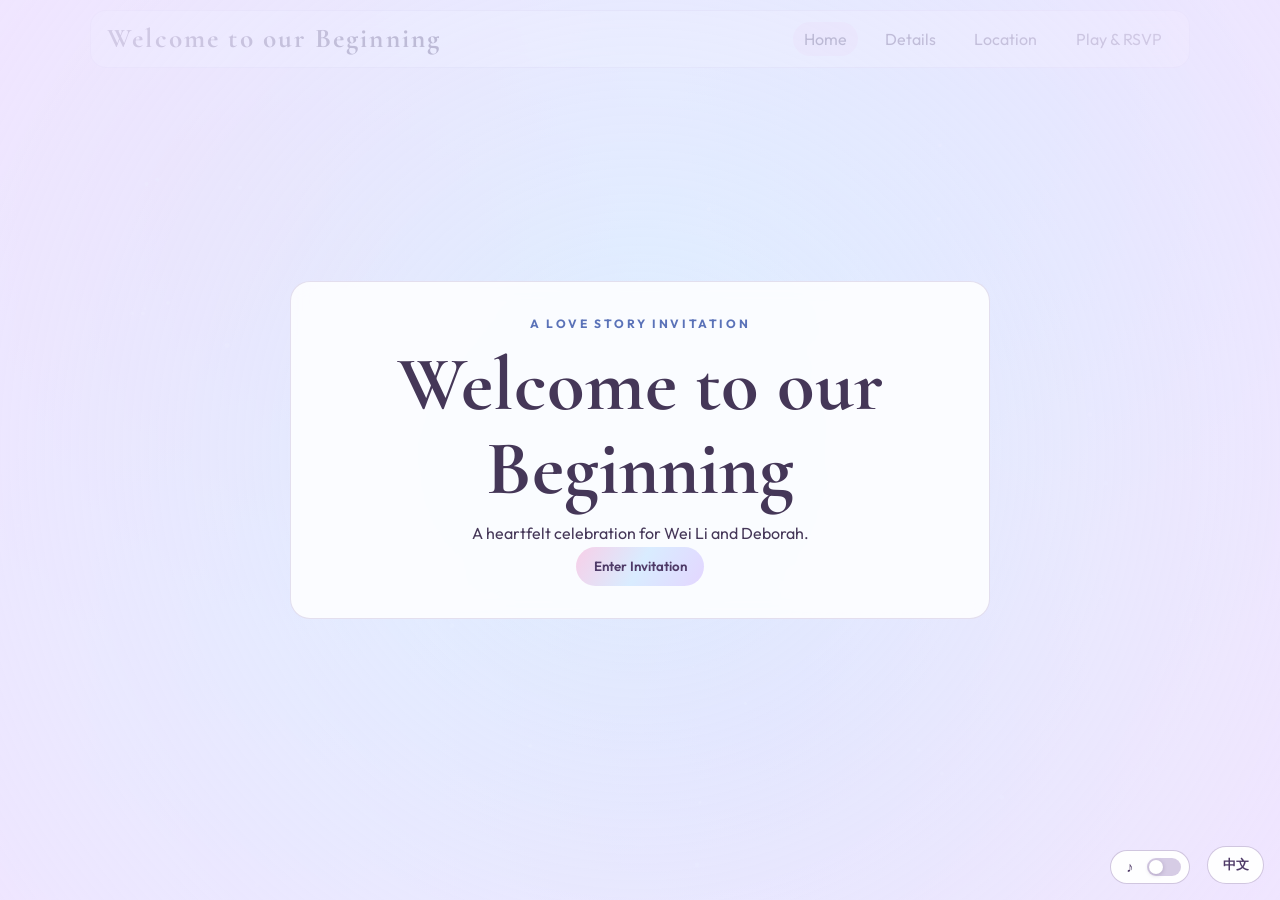
==== commit 264280ce: "Update" ====
--- a/index.html
+++ b/index.html
@@ -6,7 +6,7 @@
   <title>Wei Li & Deborah | Wedding Invitation</title>
   <link rel="preconnect" href="https://fonts.googleapis.com" />
   <link rel="preconnect" href="https://fonts.gstatic.com" crossorigin />
-  <link href="https://fonts.googleapis.com/css2?family=Cormorant+Garamond:wght@400;600;700&family=Outfit:wght@300;400;600;700&display=swap" rel="stylesheet" />
+  <link href="https://fonts.googleapis.com/css2?family=Cormorant+Garamond:wght@400;600;700&family=Outfit:wght@300;400;600;700&family=Great+Vibes:wght@400&display=swap" rel="stylesheet" />
   <link rel="stylesheet" href="styles.css" />
 </head>
 
--- a/styles.css
+++ b/styles.css
@@ -321,6 +321,8 @@
 
 .timeline-item {
   padding: 1rem;
+  max-width: 760px;
+  margin: 0 auto;
 }
 
 .schedule-timeline {
@@ -386,19 +388,16 @@
 }
 
 .attire-title {
-  display: flex;
-  align-items: baseline;
-  gap: 0.7rem;
-  margin-bottom: 0.75rem;
-}
-
-.attire-title em {
   font-family: "Great Vibes", cursive;
-  font-style: normal;
+  font-style: italic;
   font-weight: 400;
   font-size: clamp(2.2rem, 5vw, 3.2rem);
   line-height: 0.9;
-  margin-left: 0.2rem;
+  margin-bottom: 0.75rem;
+}
+
+.attire-title em {
+  font-style: italic;
 }
 
 .attire-note {
@@ -750,5 +749,34 @@
     right: 0.7rem;
     bottom: 0.85rem;
     padding: 0.5rem 0.75rem;
-  }
-}
+  .eyebrow,
+  .hero h1,
+  .hero p,
+  h1,
+  h2,
+  h3,
+  .lede,
+  .card-crochet,
+  .tilt-card,
+  .attire-card,
+  .glass,
+  .attire-dots,
+  .attire-thanks,
+  .attire-note,
+  .section p,
+  .section h2,
+  .rsvp-card,
+  .game-panel {
+    text-align: center;
+  }
+
+  .attire-dots {
+    justify-content: center;
+  }
+
+  .schedule-timeline::before {
+    left: 50%;
+    transform: translateX(-50%);
+  }
+}
+}
